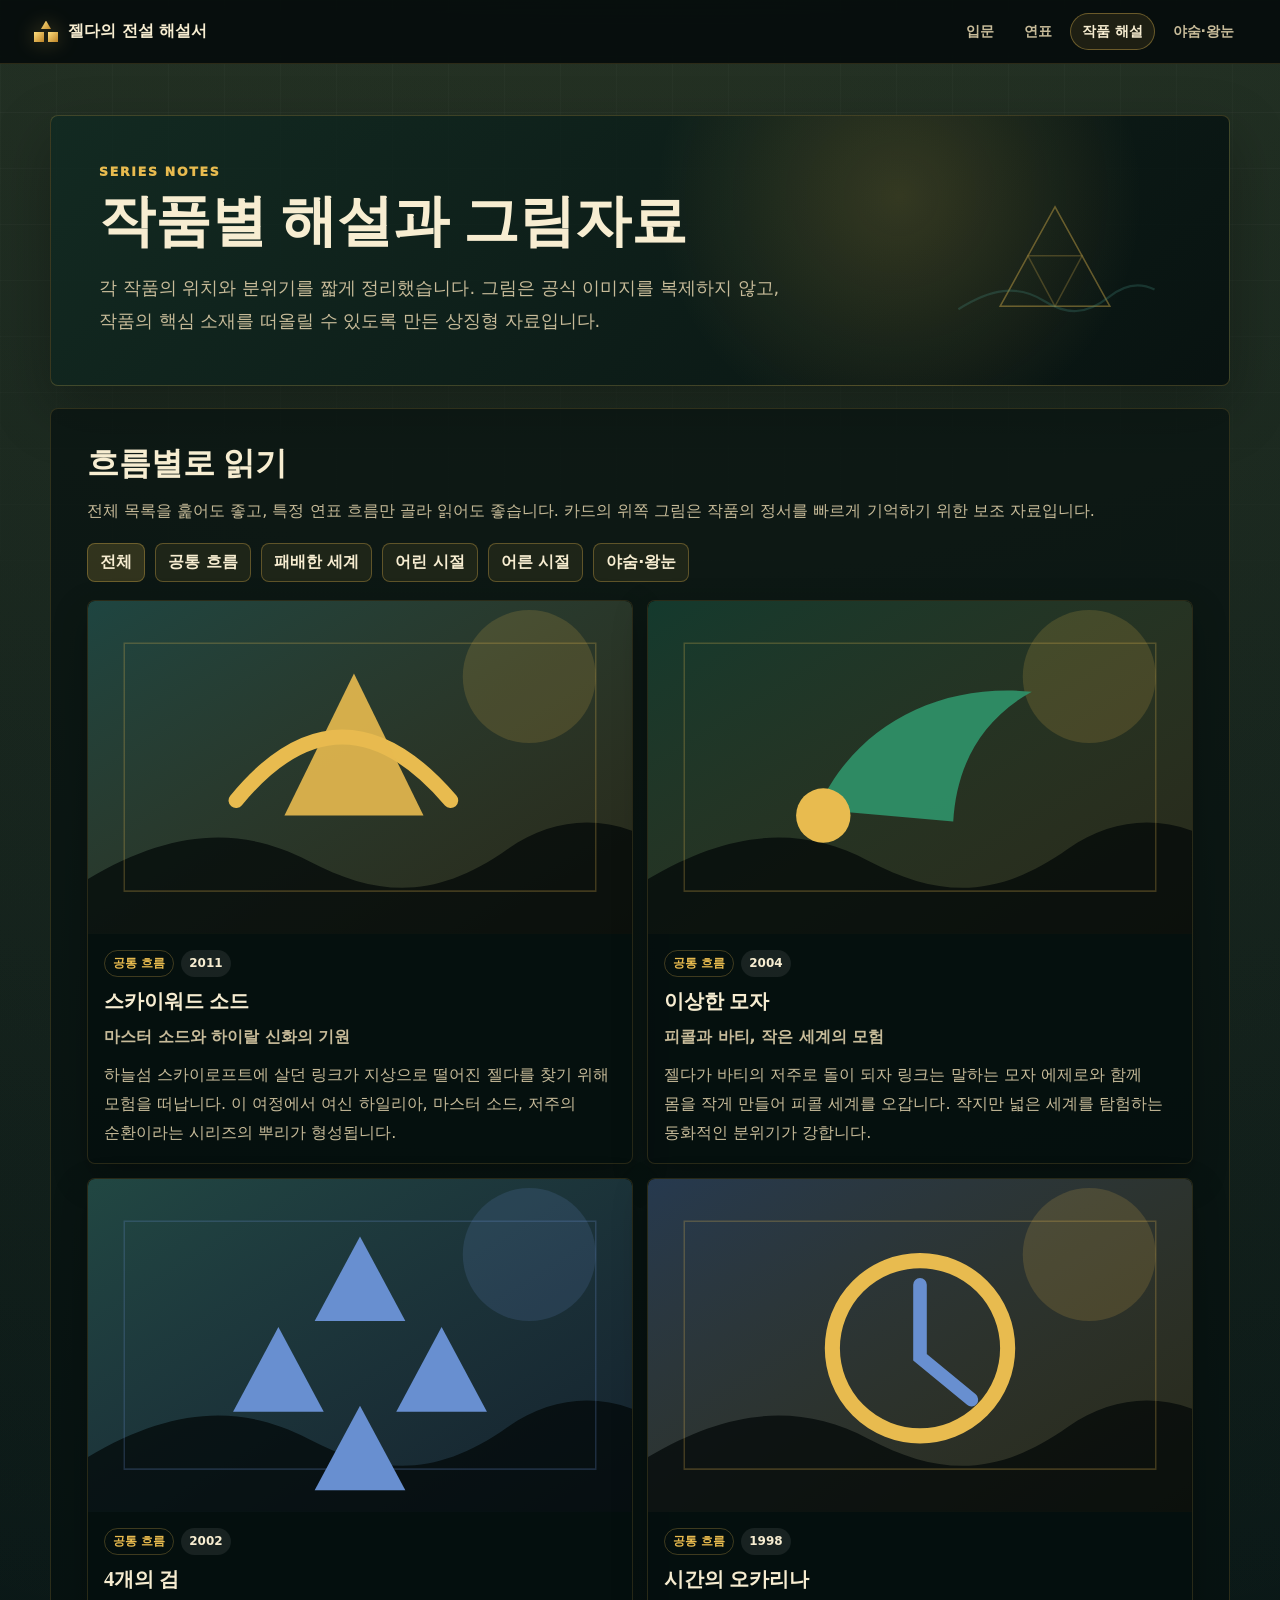
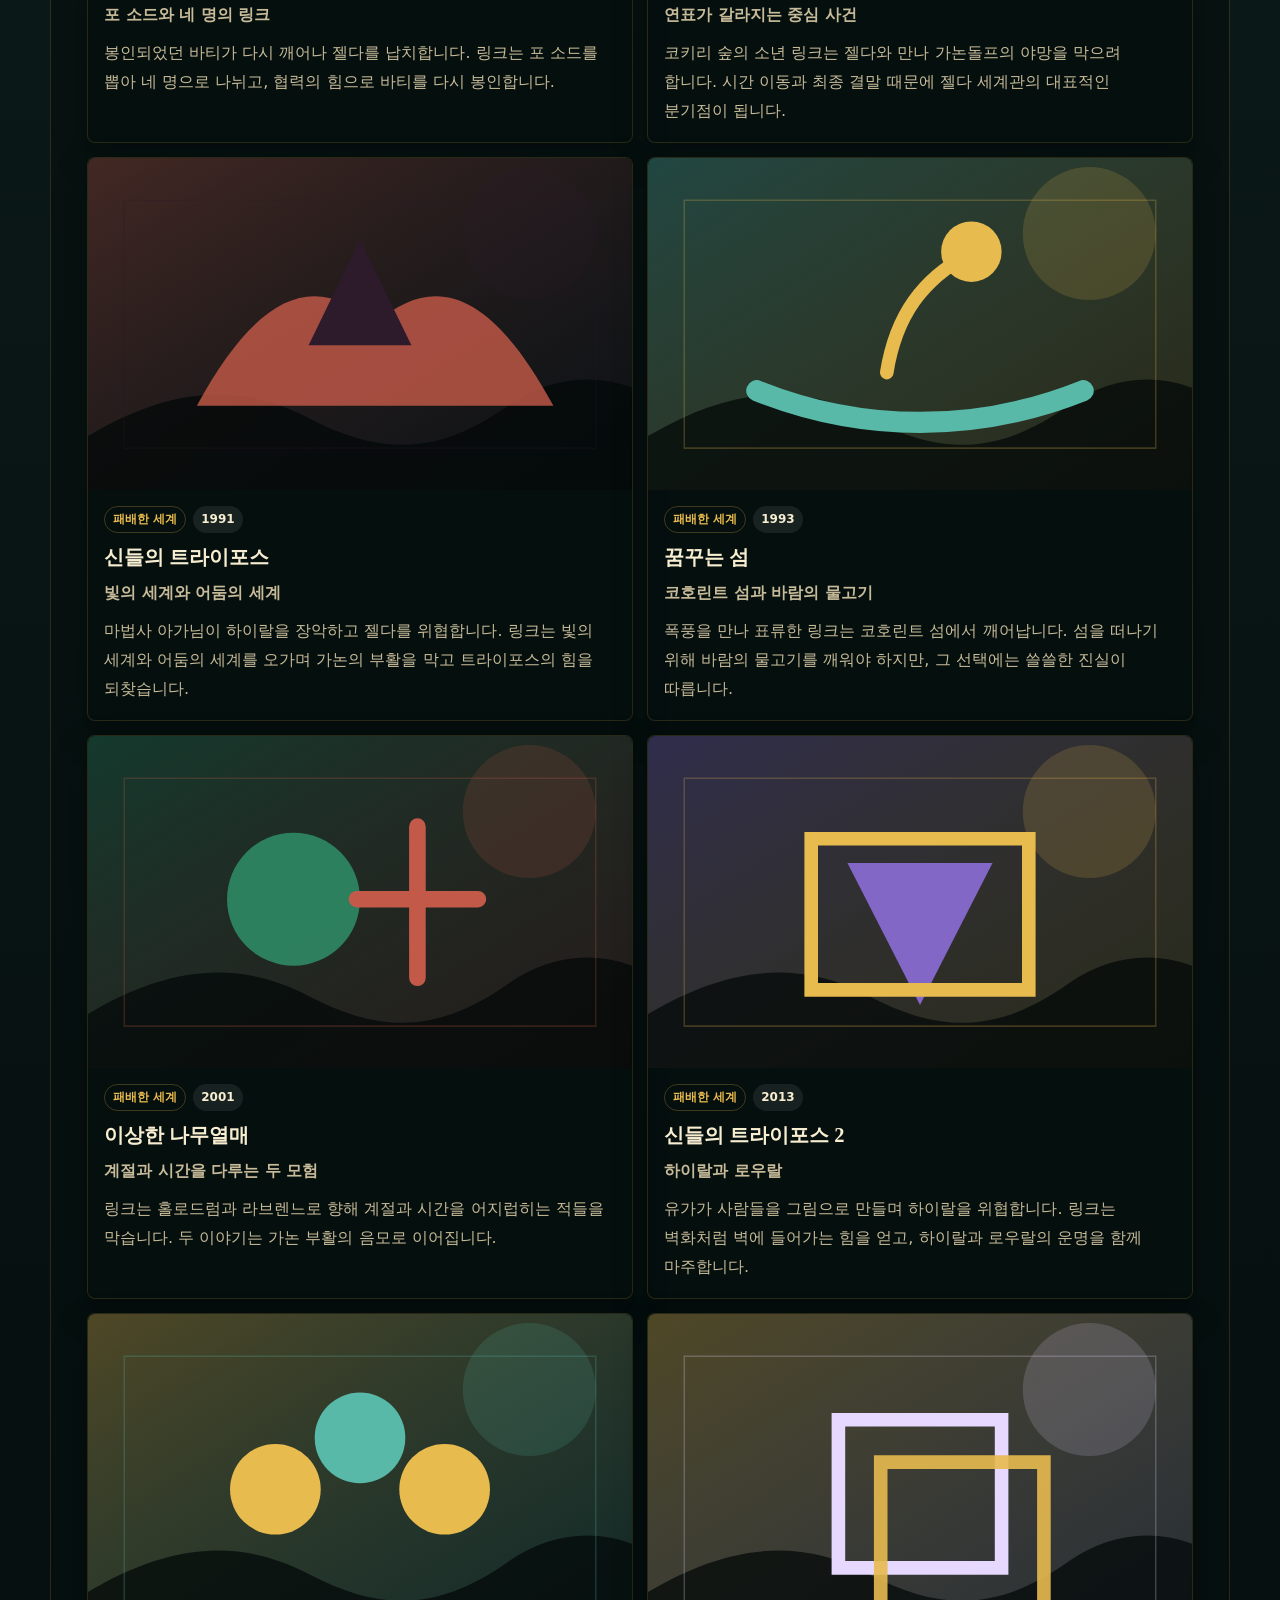
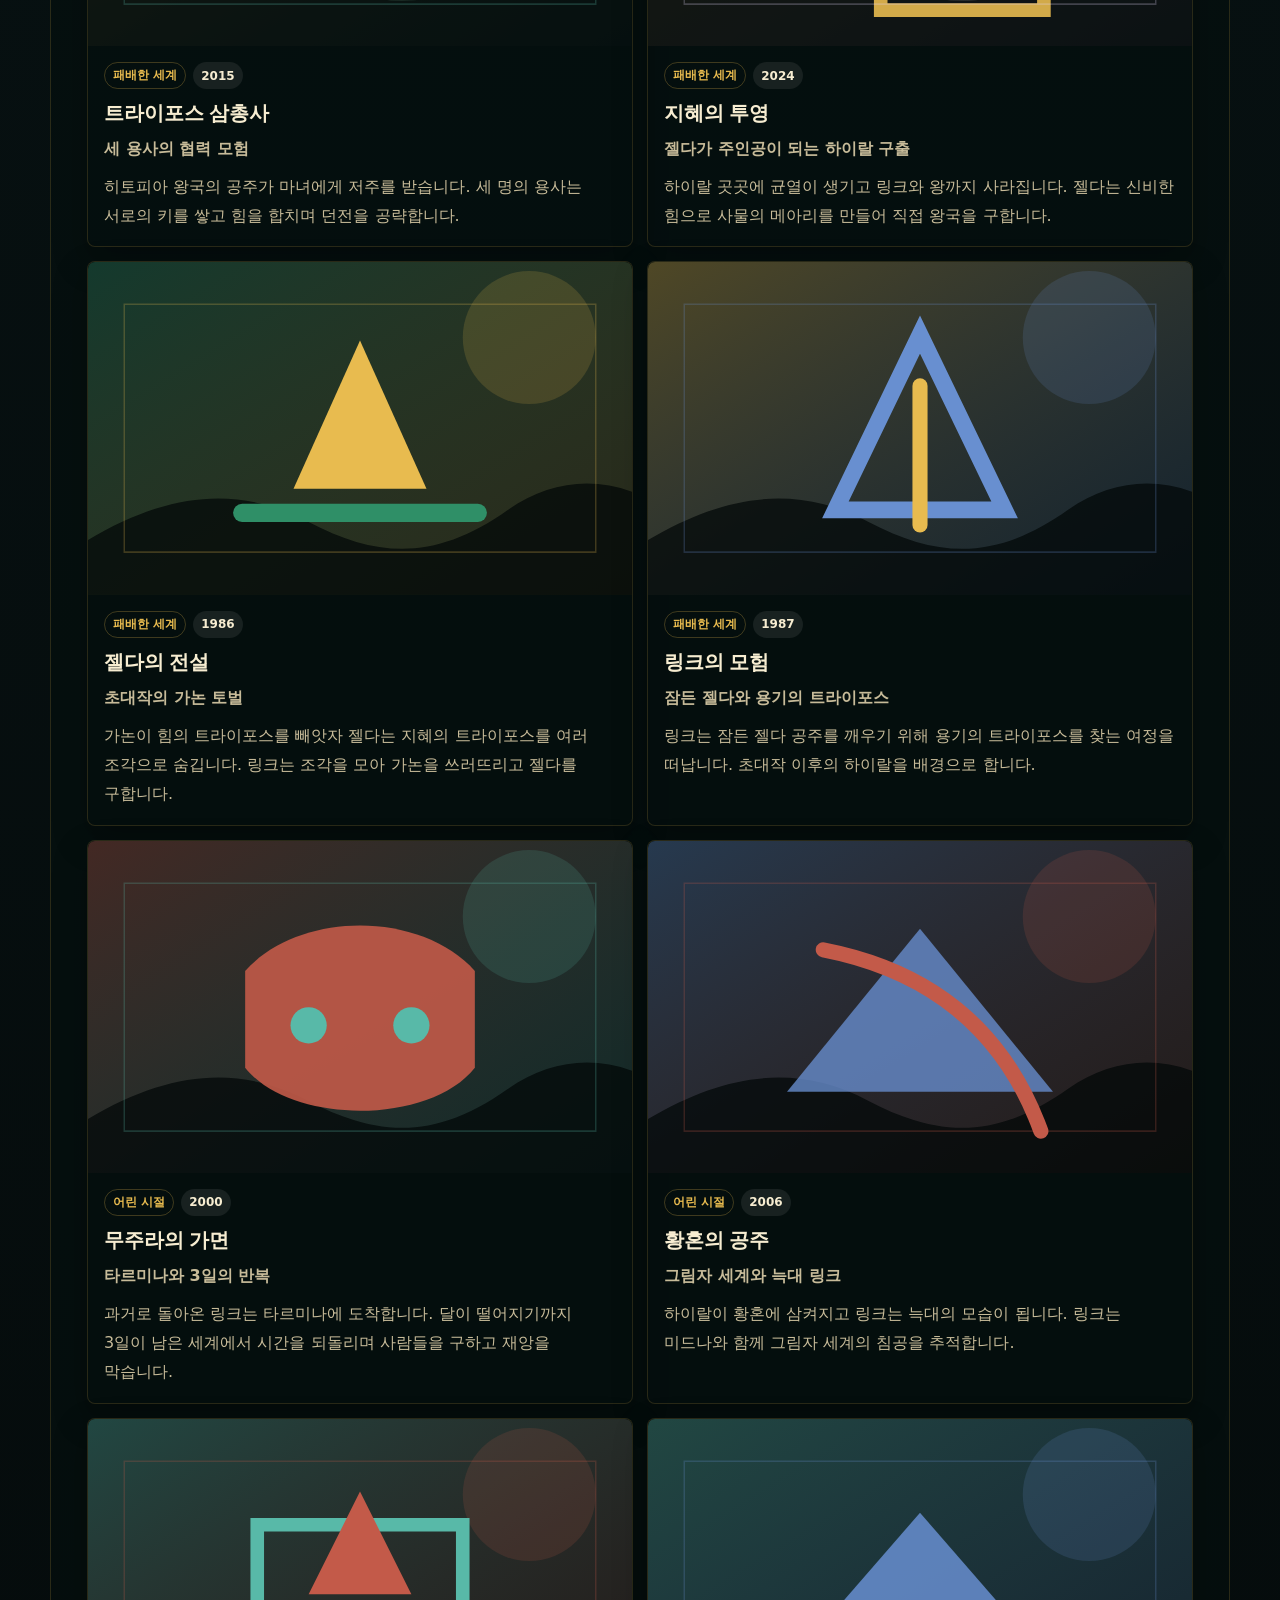
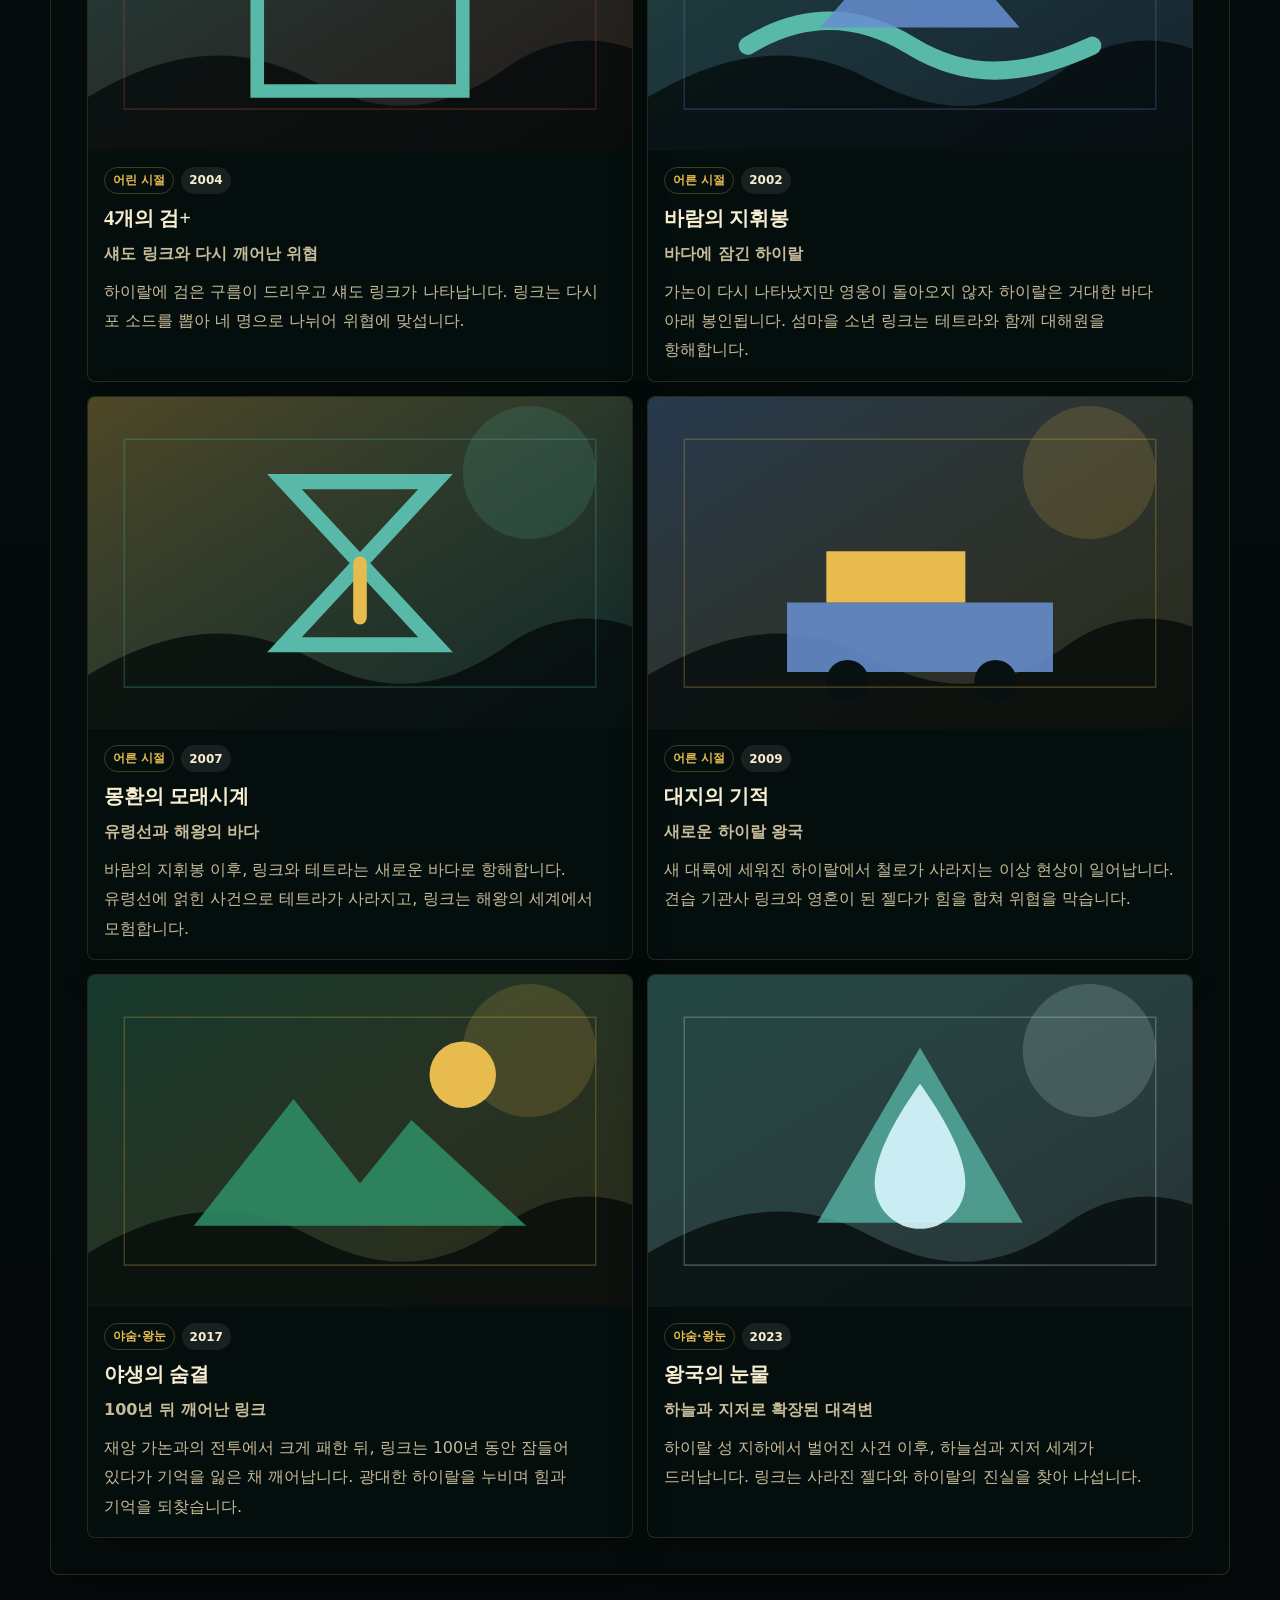
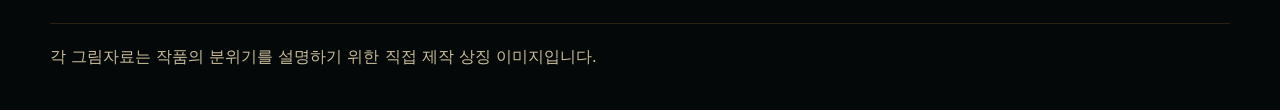
==== series.html @ d1d954ff "Add files via upload" ====
<!doctype html>
<html lang="ko">
<head>
  <meta charset="utf-8">
  <meta name="viewport" content="width=device-width, initial-scale=1">
  <title>젤다의 전설 작품별 해설</title>
  <link rel="stylesheet" href="styles.css">
  <script src="script.js" defer></script>
</head>
<body data-page="series">
  <header class="site-header">
    <a class="brand" href="index.html" aria-label="젤다의 전설 입문 해설">
      <span class="brand-mark" aria-hidden="true"></span>
      <span>젤다의 전설 해설서</span>
    </a>
    <nav class="site-nav" aria-label="주요 문서">
      <a href="index.html">입문</a>
      <a href="timeline.html">연표</a>
      <a href="series.html" aria-current="page">작품 해설</a>
      <a href="wild.html">야숨·왕눈</a>
    </nav>
  </header>

  <main class="wide-doc">
    <article class="doc">
      <header class="doc-hero reveal">
        <p class="eyebrow">Series Notes</p>
        <h1>작품별 해설과 그림자료</h1>
        <p class="lead">
          각 작품의 위치와 분위기를 짧게 정리했습니다. 그림은 공식 이미지를 복제하지 않고,
          작품의 핵심 소재를 떠올릴 수 있도록 만든 상징형 자료입니다.
        </p>
      </header>

      <section class="doc-section reveal">
        <h2>흐름별로 읽기</h2>
        <p>
          전체 목록을 훑어도 좋고, 특정 연표 흐름만 골라 읽어도 좋습니다.
          카드의 위쪽 그림은 작품의 정서를 빠르게 기억하기 위한 보조 자료입니다.
        </p>
        <div class="filter-bar" aria-label="작품 흐름 선택">
          <button type="button" data-filter="all" class="is-active">전체</button>
          <button type="button" data-filter="origin">공통 흐름</button>
          <button type="button" data-filter="fallen">패배한 세계</button>
          <button type="button" data-filter="child">어린 시절</button>
          <button type="button" data-filter="adult">어른 시절</button>
          <button type="button" data-filter="wild">야숨·왕눈</button>
        </div>
        <div class="series-grid" data-series-grid></div>
      </section>
    </article>
  </main>

  <footer class="site-footer">
    <p>각 그림자료는 작품의 분위기를 설명하기 위한 직접 제작 상징 이미지입니다.</p>
  </footer>
</body>
</html>
---- styles.css ----
:root {
  color-scheme: dark;
  --bg: #071112;
  --paper: #0d1917;
  --paper-strong: #12231f;
  --ink: #f7edd1;
  --muted: #c7bb99;
  --quiet: #95886d;
  --gold: #e8bb4f;
  --teal: #58b9a8;
  --blue: #688fd0;
  --red: #c35a49;
  --green: #2f8f67;
  --line: rgba(232, 187, 79, 0.2);
  --panel: rgba(9, 20, 18, 0.78);
  --shadow: rgba(0, 0, 0, 0.28);
  --radius: 8px;
  font-family: "Pretendard", "Noto Sans KR", "Apple SD Gothic Neo", system-ui, sans-serif;
}

* {
  box-sizing: border-box;
}

html {
  scroll-behavior: smooth;
}

body {
  margin: 0;
  min-height: 100vh;
  background:
    radial-gradient(circle at 50% -12%, rgba(232, 187, 79, 0.14), transparent 34%),
    linear-gradient(180deg, #10231f 0%, var(--bg) 42%, #040808 100%);
  color: var(--ink);
}

body::before {
  position: fixed;
  inset: 0;
  z-index: -2;
  content: "";
  background-image:
    linear-gradient(rgba(255, 255, 255, 0.032) 1px, transparent 1px),
    linear-gradient(90deg, rgba(255, 255, 255, 0.022) 1px, transparent 1px);
  background-size: 56px 56px;
  mask-image: linear-gradient(180deg, #000, transparent 82%);
  pointer-events: none;
}

a {
  color: #f3ce72;
  text-decoration: none;
}

a:hover {
  text-decoration: underline;
}

button {
  font: inherit;
}

.site-header {
  position: sticky;
  top: 0;
  z-index: 20;
  display: flex;
  align-items: center;
  justify-content: space-between;
  gap: 18px;
  min-height: 64px;
  padding: 10px clamp(14px, 3vw, 34px);
  border-bottom: 1px solid rgba(232, 187, 79, 0.16);
  background: rgba(5, 12, 12, 0.9);
  backdrop-filter: blur(14px);
}

.brand {
  display: inline-flex;
  align-items: center;
  gap: 10px;
  color: var(--ink);
  font-weight: 950;
  white-space: nowrap;
}

.brand:hover {
  text-decoration: none;
}

.brand-mark {
  position: relative;
  width: 24px;
  height: 22px;
  filter: drop-shadow(0 0 10px rgba(232, 187, 79, 0.36));
}

.brand-mark::before,
.brand-mark::after {
  position: absolute;
  content: "";
  background: linear-gradient(135deg, #ffdf7e, #bd8326);
  clip-path: polygon(50% 0, 100% 86%, 0 86%);
}

.brand-mark::before {
  top: 0;
  left: 7px;
  width: 10px;
  height: 10px;
}

.brand-mark::after {
  right: 0;
  bottom: 0;
  width: 24px;
  height: 12px;
  background:
    linear-gradient(135deg, #ffdf7e, #bd8326) left / 10px 10px no-repeat,
    linear-gradient(135deg, #ffdf7e, #bd8326) right / 10px 10px no-repeat;
  clip-path: none;
}

.site-nav {
  display: flex;
  gap: 6px;
  overflow-x: auto;
  scrollbar-width: none;
}

.site-nav::-webkit-scrollbar {
  display: none;
}

.site-nav a {
  display: inline-flex;
  align-items: center;
  justify-content: center;
  min-height: 36px;
  padding: 8px 11px;
  border: 1px solid transparent;
  border-radius: 999px;
  color: var(--muted);
  font-size: 0.9rem;
  font-weight: 850;
  white-space: nowrap;
}

.site-nav a:hover,
.site-nav a[aria-current="page"] {
  border-color: rgba(232, 187, 79, 0.38);
  color: var(--ink);
  background: rgba(232, 187, 79, 0.1);
  text-decoration: none;
}

.doc-shell {
  display: grid;
  grid-template-columns: 240px minmax(0, 860px);
  gap: clamp(24px, 4vw, 48px);
  align-items: start;
  width: min(1180px, calc(100% - 32px));
  margin: 0 auto;
  padding: clamp(26px, 4vw, 54px) 0 48px;
}

.wide-doc {
  width: min(1180px, calc(100% - 32px));
  margin: 0 auto;
  padding: clamp(26px, 4vw, 54px) 0 48px;
}

.toc {
  position: sticky;
  top: 86px;
  display: grid;
  gap: 8px;
  padding: 16px;
  border: 1px solid var(--line);
  border-radius: var(--radius);
  background: rgba(7, 17, 16, 0.74);
  box-shadow: 0 14px 34px var(--shadow);
}

.toc strong {
  display: block;
  margin-bottom: 4px;
  color: #ffe09a;
  font-family: Georgia, "Times New Roman", serif;
  font-size: 1.08rem;
}

.toc a {
  display: block;
  padding: 8px 9px;
  border-radius: 6px;
  color: var(--muted);
  font-size: 0.92rem;
  line-height: 1.35;
}

.toc a:hover {
  color: var(--ink);
  background: rgba(232, 187, 79, 0.08);
  text-decoration: none;
}

.doc {
  min-width: 0;
}

.doc-hero {
  position: relative;
  overflow: hidden;
  padding: clamp(28px, 5vw, 48px);
  border: 1px solid rgba(232, 187, 79, 0.22);
  border-radius: var(--radius);
  background:
    radial-gradient(circle at 72% 30%, rgba(232, 187, 79, 0.18), transparent 28%),
    linear-gradient(135deg, rgba(18, 42, 34, 0.92), rgba(7, 17, 16, 0.92));
  box-shadow: 0 22px 58px var(--shadow);
}

.doc-hero::after {
  position: absolute;
  right: clamp(20px, 5vw, 64px);
  bottom: clamp(18px, 4vw, 44px);
  width: min(220px, 34vw);
  aspect-ratio: 1.35;
  content: "";
  background: url("data:image/svg+xml,%3Csvg width='300' height='220' viewBox='0 0 300 220' xmlns='http://www.w3.org/2000/svg'%3E%3Cg fill='none' stroke='%23e8bb4f' stroke-opacity='.34' stroke-width='2'%3E%3Cpath d='M150 38 75 174h150L150 38Z'/%3E%3Cpath d='M150 38 113 105h74L150 38Z'/%3E%3Cpath d='M113 105 75 174h75l-37-69Z'/%3E%3Cpath d='M187 105 150 174h75l-38-69Z'/%3E%3C/g%3E%3Cpath d='M18 178c44-28 80-34 116-12 32 20 58 20 90-5 21-17 42-20 62-10' fill='none' stroke='%2358b9a8' stroke-opacity='.28' stroke-width='3'/%3E%3C/svg%3E") center / contain no-repeat;
  opacity: 0.7;
  pointer-events: none;
}

.eyebrow {
  margin: 0 0 12px;
  color: var(--gold);
  font-size: 0.78rem;
  font-weight: 950;
  letter-spacing: 0.14em;
  text-transform: uppercase;
}

h1,
h2,
h3 {
  letter-spacing: 0;
  word-break: keep-all;
}

h1 {
  position: relative;
  max-width: 740px;
  margin: 0;
  font-family: Georgia, "Times New Roman", serif;
  font-size: clamp(2.2rem, 4.4vw, 4rem);
  line-height: 1.08;
  text-wrap: balance;
}

.lead {
  position: relative;
  max-width: 710px;
  margin: 20px 0 0;
  color: var(--muted);
  font-size: clamp(1rem, 1.4vw, 1.14rem);
  line-height: 1.82;
  word-break: keep-all;
}

.doc-section {
  scroll-margin-top: 86px;
  margin-top: 22px;
  padding: clamp(24px, 4vw, 36px);
  border: 1px solid rgba(232, 187, 79, 0.16);
  border-radius: var(--radius);
  background: rgba(7, 17, 16, 0.68);
}

.doc-section h2 {
  margin: 0 0 14px;
  font-family: Georgia, "Times New Roman", serif;
  font-size: clamp(1.55rem, 2.5vw, 2.28rem);
  line-height: 1.16;
}

.doc-section > p,
.feature-card p,
.compare-list p,
.concept p,
.branch-note p,
.series-info p,
.note-box p,
.doc-link {
  color: var(--muted);
  line-height: 1.82;
  word-break: keep-all;
}

.doc-section > p {
  margin: 0 0 14px;
}

.doc-section > p:last-child {
  margin-bottom: 0;
}

.concept-list {
  display: grid;
  gap: 12px;
}

.concept {
  display: grid;
  grid-template-columns: 150px minmax(0, 1fr);
  gap: 16px;
  align-items: center;
  padding: 14px;
  border: 1px solid rgba(232, 187, 79, 0.13);
  border-radius: var(--radius);
  background: rgba(255, 255, 255, 0.035);
}

.concept h3,
.branch-note h3,
.series-info h3,
.feature-card h3 {
  margin: 0;
  color: var(--ink);
  font-family: Georgia, "Times New Roman", serif;
  font-size: 1.34rem;
  line-height: 1.18;
}

.concept p {
  margin: 8px 0 0;
}

.mini-art {
  width: 100%;
  aspect-ratio: 16 / 10;
  border: 1px solid rgba(232, 187, 79, 0.18);
  border-radius: var(--radius);
  background:
    radial-gradient(circle at 50% 30%, rgba(232, 187, 79, 0.28), transparent 24%),
    linear-gradient(135deg, rgba(88, 185, 168, 0.2), rgba(8, 18, 18, 0.82));
  position: relative;
  overflow: hidden;
}

.mini-art::before {
  position: absolute;
  inset: 20% 28%;
  content: "";
  background: linear-gradient(135deg, #ffdf7e, #b67820);
  clip-path: polygon(50% 0, 100% 86%, 0 86%);
}

.mini-art.sword::before {
  inset: 18% 47% 14%;
  clip-path: polygon(42% 0, 58% 0, 58% 64%, 75% 64%, 75% 73%, 57% 73%, 57% 100%, 43% 100%, 43% 73%, 25% 73%, 25% 64%, 42% 64%);
}

.mini-art.kingdom::before {
  inset: 33% 18% 18%;
  clip-path: polygon(0 100%, 0 62%, 12% 62%, 12% 30%, 25% 30%, 25% 62%, 43% 62%, 43% 0, 57% 0, 57% 62%, 75% 62%, 75% 30%, 88% 30%, 88% 62%, 100% 62%, 100% 100%);
}

.note-box {
  margin-top: 18px;
  padding: 16px;
  border-left: 3px solid var(--gold);
  border-radius: var(--radius);
  background: rgba(232, 187, 79, 0.08);
}

.note-box strong {
  display: block;
  color: #ffe09a;
  margin-bottom: 6px;
}

.note-box p {
  margin: 0;
}

.doc-link-grid {
  display: grid;
  grid-template-columns: repeat(3, minmax(0, 1fr));
  gap: 12px;
}

.doc-link {
  display: block;
  min-height: 138px;
  padding: 16px;
  border: 1px solid rgba(232, 187, 79, 0.18);
  border-radius: var(--radius);
  background: rgba(255, 255, 255, 0.035);
}

.doc-link span {
  display: block;
  margin-bottom: 8px;
  color: var(--ink);
  font-family: Georgia, "Times New Roman", serif;
  font-size: 1.26rem;
}

.doc-link:hover {
  border-color: rgba(232, 187, 79, 0.42);
  background: rgba(232, 187, 79, 0.08);
  text-decoration: none;
}

.era-strip {
  display: grid;
  grid-template-columns: repeat(4, minmax(0, 1fr));
  gap: 10px;
  margin-top: 18px;
}

.era-strip span {
  display: grid;
  place-items: center;
  min-height: 82px;
  padding: 12px;
  border: 1px solid rgba(232, 187, 79, 0.18);
  border-radius: var(--radius);
  background: rgba(255, 255, 255, 0.035);
  color: var(--ink);
  font-weight: 900;
  text-align: center;
  line-height: 1.45;
  word-break: keep-all;
}

.era-strip .key-era {
  border-color: rgba(232, 187, 79, 0.5);
  background: rgba(232, 187, 79, 0.13);
}

.branch-list {
  display: grid;
  gap: 14px;
}

.branch-note {
  position: relative;
  overflow: hidden;
  padding: 18px;
  border: 1px solid rgba(232, 187, 79, 0.16);
  border-radius: var(--radius);
  background: rgba(255, 255, 255, 0.035);
}

.branch-note::before {
  position: absolute;
  inset: 0;
  content: "";
  background: linear-gradient(90deg, var(--tone), transparent 42%);
  opacity: 0.13;
  pointer-events: none;
}

.branch-note > * {
  position: relative;
}

.fallen { --tone: var(--red); }
.child { --tone: var(--teal); }
.adult { --tone: var(--blue); }
.wild { --tone: var(--gold); }
.origin { --tone: var(--green); }

.branch-note p {
  margin: 10px 0 0;
}

.branch-note ol {
  columns: 2;
  gap: 24px;
  margin: 14px 0 0;
  padding-left: 22px;
  color: var(--ink);
  line-height: 1.68;
}

.complete-timeline {
  display: grid;
  gap: 12px;
  margin-top: 18px;
}

.timeline-stage {
  position: relative;
  overflow: hidden;
  padding: 18px;
  border: 1px solid rgba(232, 187, 79, 0.16);
  border-radius: var(--radius);
  background: rgba(255, 255, 255, 0.035);
}

.timeline-stage::before {
  position: absolute;
  inset: 0;
  content: "";
  background: linear-gradient(90deg, var(--tone), transparent 48%);
  opacity: 0.12;
  pointer-events: none;
}

.timeline-stage > * {
  position: relative;
}

.timeline-stage h3 {
  margin: 0 0 12px;
  color: var(--ink);
  font-family: Georgia, "Times New Roman", serif;
  font-size: 1.26rem;
}

.timeline-stage ol {
  display: flex;
  flex-wrap: wrap;
  gap: 8px;
  margin: 0;
  padding: 0;
  list-style: none;
}

.timeline-stage li {
  padding: 7px 9px;
  border: 1px solid rgba(232, 187, 79, 0.16);
  border-radius: 999px;
  color: var(--muted);
  background: rgba(0, 0, 0, 0.12);
  font-size: 0.92rem;
  line-height: 1.35;
}

.timeline-split {
  display: grid;
  place-items: center;
  min-height: 46px;
  border: 1px solid rgba(232, 187, 79, 0.28);
  border-radius: var(--radius);
  color: #ffe09a;
  background: rgba(232, 187, 79, 0.08);
  font-weight: 950;
  text-align: center;
}

.timeline-branches {
  display: grid;
  grid-template-columns: repeat(3, minmax(0, 1fr));
  gap: 12px;
}

.filter-bar {
  display: flex;
  flex-wrap: wrap;
  gap: 10px;
  margin: 18px 0;
}

.filter-bar button {
  min-height: 38px;
  padding: 8px 12px;
  border: 1px solid rgba(232, 187, 79, 0.32);
  border-radius: var(--radius);
  color: var(--ink);
  background: rgba(232, 187, 79, 0.08);
  font-weight: 850;
  cursor: pointer;
}

.filter-bar button:hover,
.filter-bar button.is-active {
  background: rgba(232, 187, 79, 0.17);
}

.series-grid {
  display: grid;
  grid-template-columns: repeat(2, minmax(0, 1fr));
  gap: 14px;
}

.series-card {
  overflow: hidden;
  border: 1px solid rgba(232, 187, 79, 0.16);
  border-radius: var(--radius);
  background: rgba(6, 15, 15, 0.82);
  box-shadow: 0 14px 34px var(--shadow);
  transition: transform 180ms ease, border-color 180ms ease;
}

.series-card:hover {
  transform: translateY(-2px);
  border-color: rgba(232, 187, 79, 0.4);
}

.series-card.is-hidden {
  display: none;
}

.media-frame {
  position: relative;
  margin: 0;
  overflow: hidden;
  background: rgba(3, 8, 8, 0.66);
}

.media-frame .series-visual {
  display: none;
}

.media-frame.use-fallback .series-visual {
  display: block;
}

.series-photo {
  display: block;
  width: 100%;
  aspect-ratio: 360 / 220;
  object-fit: cover;
}

.media-frame.use-fallback .series-photo {
  display: none;
}

.media-frame .series-visual {
  width: 100%;
  height: auto;
}

.series-info {
  padding: 16px;
}

.series-info h3 {
  font-size: 1.28rem;
}

.series-info p {
  margin: 9px 0 0;
}

.series-meta {
  display: flex;
  flex-wrap: wrap;
  gap: 7px;
  margin-bottom: 12px;
}

.series-branch,
.series-year {
  display: inline-flex;
  min-height: 26px;
  align-items: center;
  padding: 4px 8px;
  border-radius: 999px;
  font-size: 0.75rem;
  font-weight: 900;
}

.series-branch {
  border: 1px solid rgba(232, 187, 79, 0.26);
  color: var(--gold);
}

.series-year {
  color: var(--ink);
  background: rgba(255, 255, 255, 0.08);
}

.feature-card {
  overflow: hidden;
  border: 1px solid rgba(232, 187, 79, 0.16);
  border-radius: var(--radius);
  background: rgba(6, 15, 15, 0.8);
}

.inline-feature {
  display: grid;
  grid-template-columns: minmax(220px, 0.75fr) minmax(0, 1fr);
  gap: 18px;
  align-items: center;
  padding: 14px;
}

.inline-feature p {
  margin: 0 0 12px;
}

.inline-feature p:last-child {
  margin-bottom: 0;
}

.compare-list {
  display: grid;
  grid-template-columns: repeat(2, minmax(0, 1fr));
  gap: 12px;
}

.compare-list article {
  padding: 16px;
  border: 1px solid rgba(232, 187, 79, 0.16);
  border-radius: var(--radius);
  background: rgba(255, 255, 255, 0.035);
}

.compare-list strong {
  display: block;
  color: #ffe09a;
  font-family: Georgia, "Times New Roman", serif;
  font-size: 1.28rem;
}

.compare-list p {
  margin: 8px 0 0;
}

.site-footer {
  display: flex;
  gap: 12px;
  align-items: center;
  justify-content: space-between;
  width: min(1180px, calc(100% - 32px));
  margin: 0 auto 40px;
  padding: 20px 0 0;
  border-top: 1px solid rgba(232, 187, 79, 0.16);
  color: var(--muted);
  line-height: 1.62;
}

.site-footer p {
  margin: 0;
  word-break: keep-all;
}

.reveal {
  opacity: 0;
  transform: translateY(14px);
}

.reveal.is-visible,
.series-card.is-visible {
  opacity: 1;
  transform: translateY(0);
  transition: opacity 520ms ease, transform 520ms ease;
}

@media (max-width: 980px) {
  .site-header {
    align-items: flex-start;
    flex-direction: column;
  }

  .site-nav {
    width: 100%;
  }

  .doc-shell {
    grid-template-columns: 1fr;
  }

  .doc {
    order: 1;
  }

  .toc {
    position: static;
    order: 2;
  }

  .doc-link-grid,
  .series-grid {
    grid-template-columns: 1fr;
  }

  .era-strip {
    grid-template-columns: repeat(2, minmax(0, 1fr));
  }

  .timeline-branches {
    grid-template-columns: 1fr;
  }
}

@media (max-width: 680px) {
  .doc-shell,
  .wide-doc,
  .site-footer {
    width: min(100% - 24px, 1180px);
  }

  .doc-hero,
  .doc-section {
    padding: 20px;
  }

  .doc-hero::after {
    opacity: 0.32;
  }

  .concept,
  .inline-feature,
  .compare-list {
    grid-template-columns: 1fr;
  }

  .era-strip {
    grid-template-columns: 1fr;
  }

  .branch-note ol {
    columns: 1;
  }

  .site-footer {
    align-items: flex-start;
    flex-direction: column;
  }
}

@media (prefers-reduced-motion: reduce) {
  *,
  *::before,
  *::after {
    animation-duration: 0.001ms !important;
    animation-iteration-count: 1 !important;
    scroll-behavior: auto !important;
    transition-duration: 0.001ms !important;
  }

  .reveal {
    opacity: 1;
    transform: none;
  }
}
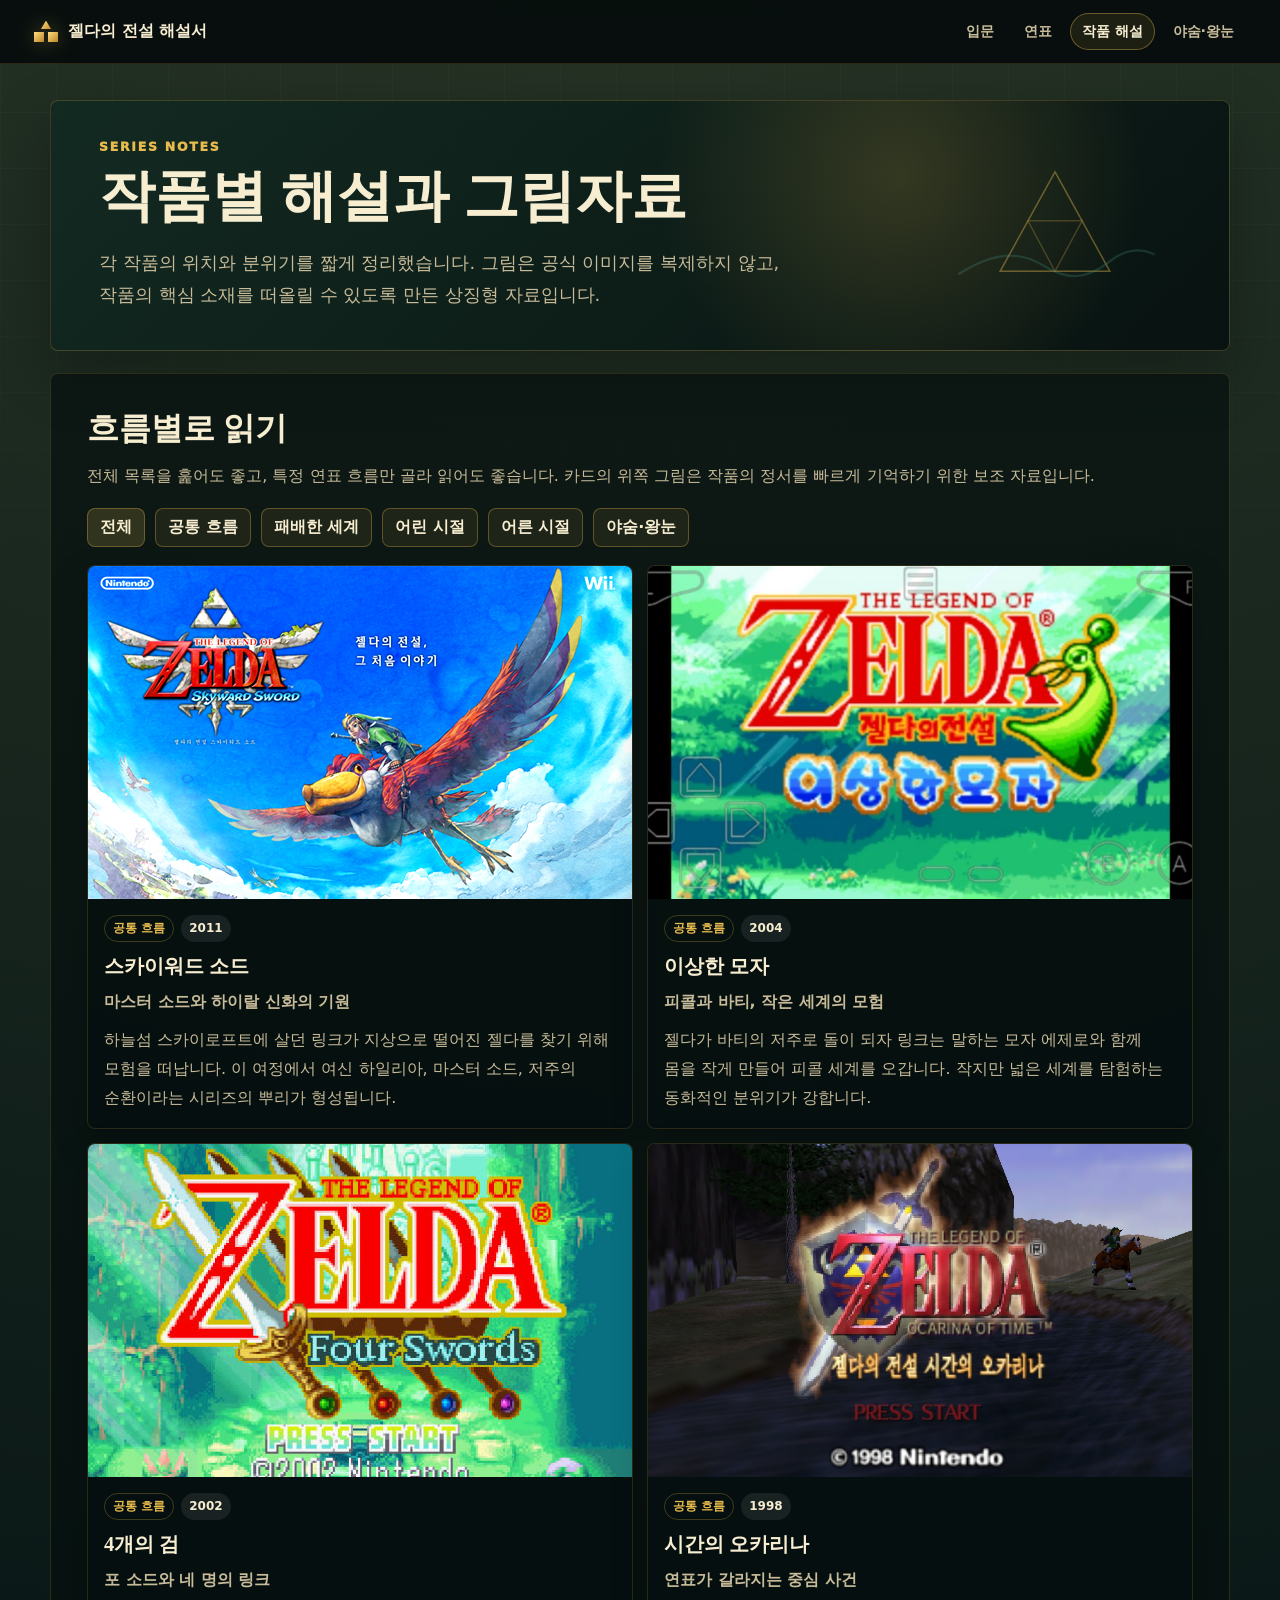
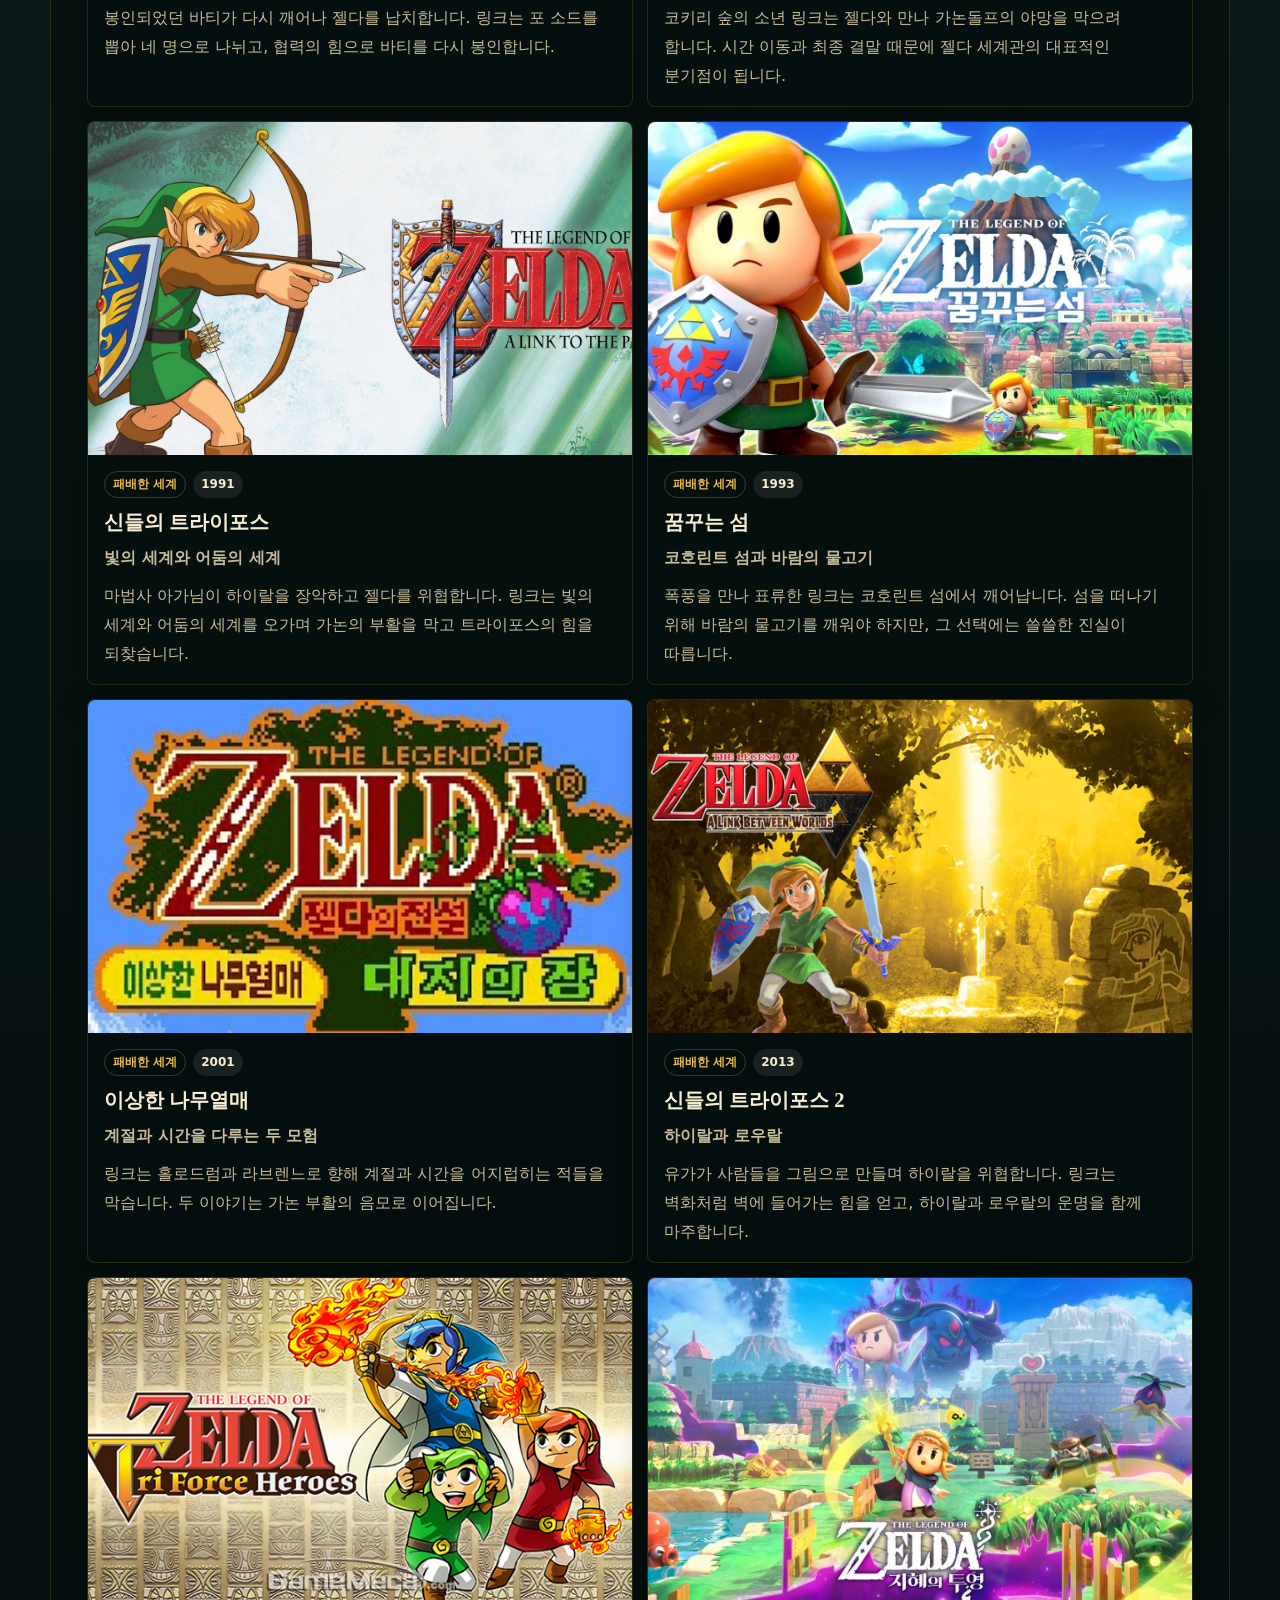
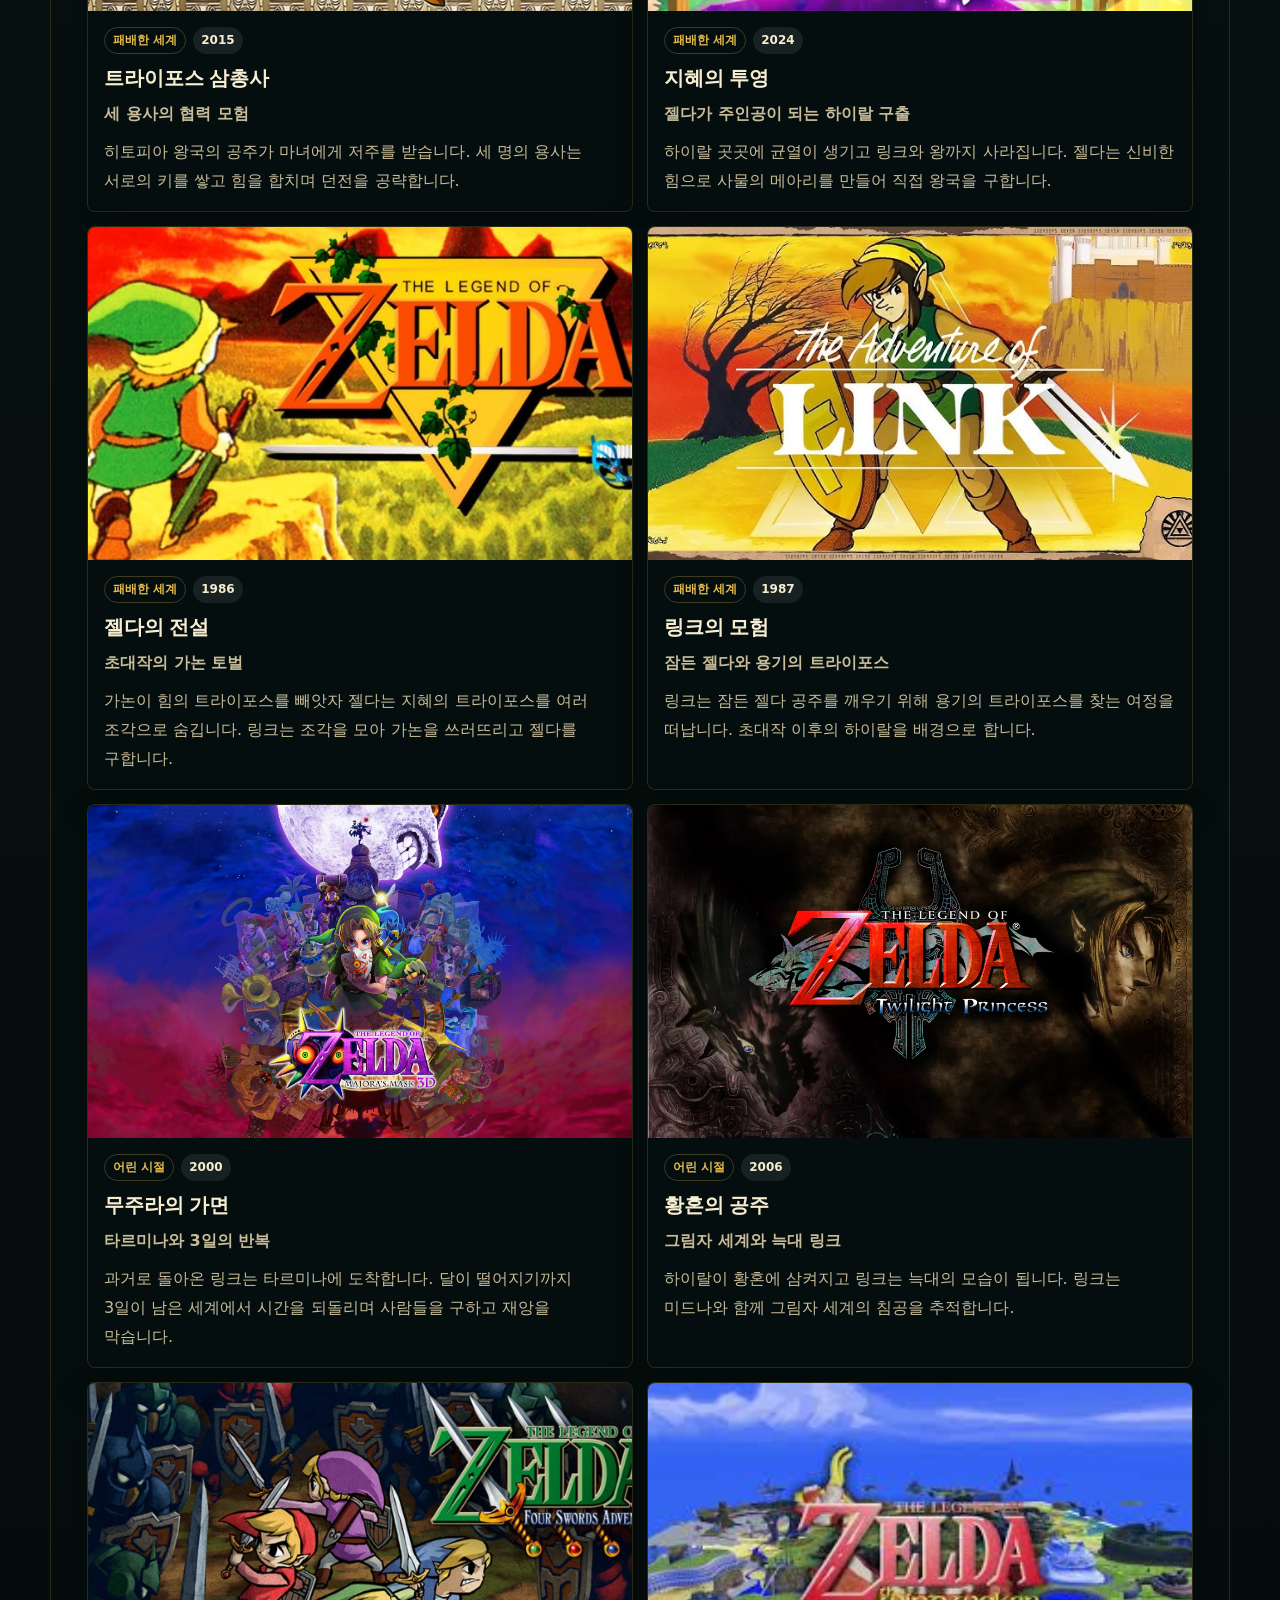
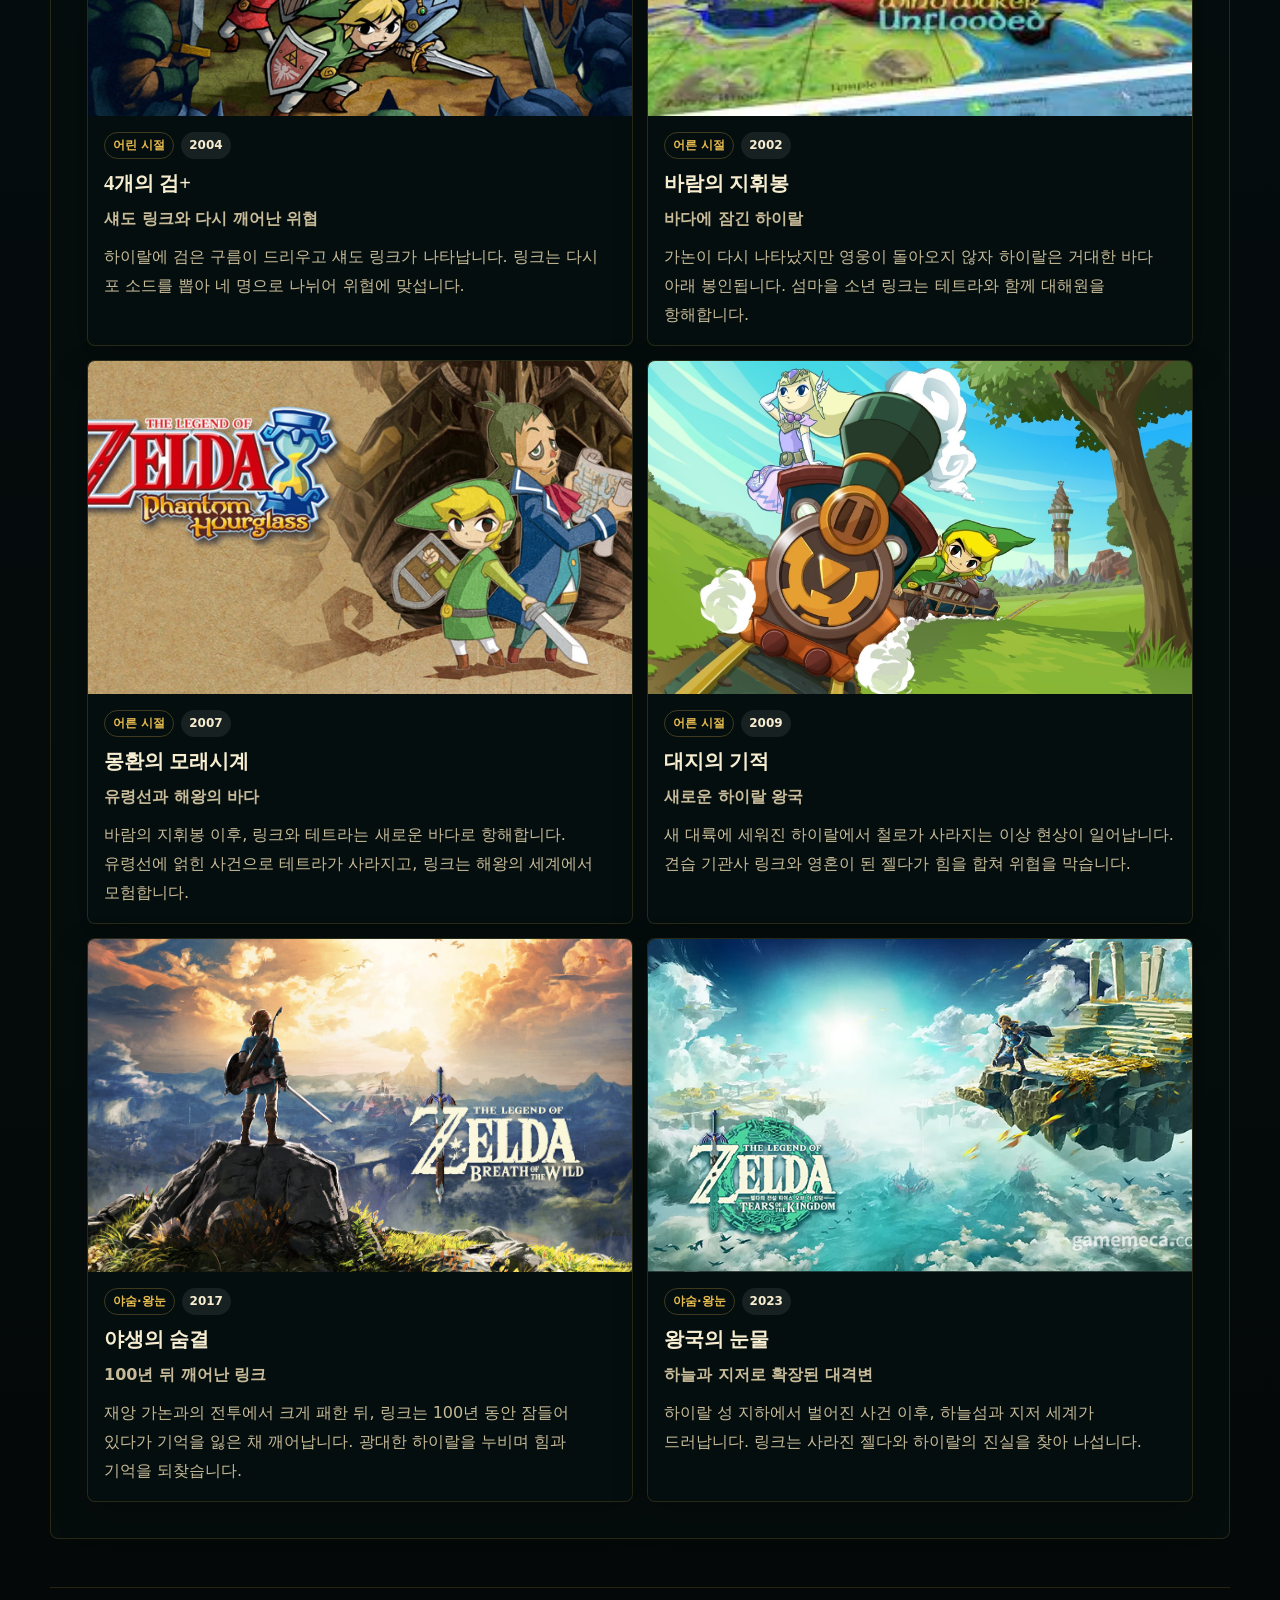
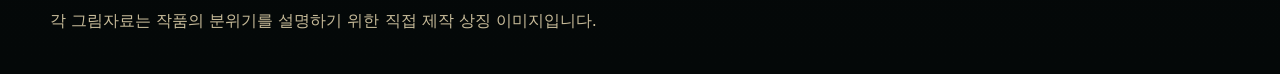
==== commit 961f7a0a: "Add files via upload" ====
--- a/series.html
+++ b/series.html
@@ -32,13 +32,13 @@
         </p>
       </header>
 
-      <section class="doc-section reveal">
+      <section class="doc-section series-section">
         <h2>흐름별로 읽기</h2>
         <p>
           전체 목록을 훑어도 좋고, 특정 연표 흐름만 골라 읽어도 좋습니다.
           카드의 위쪽 그림은 작품의 정서를 빠르게 기억하기 위한 보조 자료입니다.
         </p>
-        <div class="filter-bar" aria-label="작품 흐름 선택">
+        <div class="filter-bar reveal" aria-label="작품 흐름 선택">
           <button type="button" data-filter="all" class="is-active">전체</button>
           <button type="button" data-filter="origin">공통 흐름</button>
           <button type="button" data-filter="fallen">패배한 세계</button>
--- a/styles.css
+++ b/styles.css
@@ -307,6 +307,28 @@
   margin-bottom: 0;
 }
 
+body[data-page="series"] .wide-doc {
+  padding-top: clamp(18px, 3vw, 36px);
+}
+
+body[data-page="series"] .doc-hero {
+  padding-block: clamp(24px, 3.4vw, 38px);
+}
+
+.series-section {
+  opacity: 1;
+  transform: none;
+}
+
+.series-section h2,
+.series-section > p {
+  animation: gentle-rise 520ms ease both;
+}
+
+.series-section > p {
+  animation-delay: 70ms;
+}
+
 .concept-list {
   display: grid;
   gap: 12px;
@@ -489,41 +511,178 @@
 }
 
 .complete-timeline {
-  display: grid;
-  gap: 12px;
   margin-top: 18px;
 }
 
-.timeline-stage {
+.flow-map {
+  display: grid;
+  gap: 18px;
+  padding: clamp(16px, 3vw, 24px);
+  border: 1px solid rgba(232, 187, 79, 0.2);
+  border-radius: var(--radius);
+  background:
+    radial-gradient(circle at 50% 6%, rgba(232, 187, 79, 0.12), transparent 26%),
+    rgba(3, 10, 10, 0.28);
+}
+
+.flow-caption {
+  margin: 0;
+  color: var(--muted);
+  line-height: 1.72;
+  word-break: keep-all;
+}
+
+.flow-path {
+  display: grid;
+  grid-template-columns: minmax(0, 1fr) 34px minmax(0, 1fr) 34px minmax(0, 1fr) 34px minmax(0, 1fr);
+  gap: 10px;
+  align-items: stretch;
+}
+
+.flow-node,
+.flow-branch {
   position: relative;
   overflow: hidden;
-  padding: 18px;
-  border: 1px solid rgba(232, 187, 79, 0.16);
+  border: 1px solid rgba(232, 187, 79, 0.18);
   border-radius: var(--radius);
   background: rgba(255, 255, 255, 0.035);
 }
 
-.timeline-stage::before {
+.flow-node {
+  min-height: 142px;
+  padding: 15px;
+}
+
+.flow-node::before,
+.flow-branch::before {
   position: absolute;
   inset: 0;
   content: "";
-  background: linear-gradient(90deg, var(--tone), transparent 48%);
-  opacity: 0.12;
+  background: linear-gradient(135deg, var(--tone), transparent 46%);
+  opacity: 0.14;
   pointer-events: none;
 }
 
-.timeline-stage > * {
-  position: relative;
-}
-
-.timeline-stage h3 {
-  margin: 0 0 12px;
+.flow-node > *,
+.flow-branch > * {
+  position: relative;
+}
+
+.flow-node span {
+  display: inline-flex;
+  min-height: 24px;
+  align-items: center;
+  padding: 4px 7px;
+  border: 1px solid rgba(232, 187, 79, 0.22);
+  border-radius: 999px;
+  color: var(--gold);
+  font-size: 0.72rem;
+  font-weight: 950;
+}
+
+.flow-node strong,
+.flow-branch h3 {
+  display: block;
+  margin-top: 14px;
   color: var(--ink);
   font-family: Georgia, "Times New Roman", serif;
-  font-size: 1.26rem;
-}
-
-.timeline-stage ol {
+  font-size: 1.18rem;
+  line-height: 1.18;
+  word-break: keep-all;
+}
+
+.flow-node small {
+  display: block;
+  margin-top: 9px;
+  color: var(--muted);
+  line-height: 1.48;
+  word-break: keep-all;
+}
+
+.flow-node.common { --tone: var(--green); }
+.flow-node.key { --tone: var(--gold); }
+
+.flow-arrow {
+  position: relative;
+  display: grid;
+  min-width: 28px;
+  place-items: center;
+}
+
+.flow-arrow::before {
+  width: 100%;
+  height: 2px;
+  content: "";
+  background: linear-gradient(90deg, rgba(232, 187, 79, 0.22), rgba(232, 187, 79, 0.78));
+}
+
+.flow-arrow::after {
+  position: absolute;
+  right: 0;
+  width: 9px;
+  height: 9px;
+  content: "";
+  border-top: 2px solid rgba(232, 187, 79, 0.82);
+  border-right: 2px solid rgba(232, 187, 79, 0.82);
+  transform: rotate(45deg);
+}
+
+.split-junction {
+  display: grid;
+  grid-template-columns: 1fr auto 1fr;
+  gap: 12px;
+  align-items: center;
+  color: #ffe09a;
+  font-weight: 950;
+  text-align: center;
+}
+
+.split-junction span {
+  height: 1px;
+  background: linear-gradient(90deg, transparent, rgba(232, 187, 79, 0.5));
+}
+
+.split-junction span:last-child {
+  background: linear-gradient(90deg, rgba(232, 187, 79, 0.5), transparent);
+}
+
+.branch-lanes {
+  position: relative;
+  display: grid;
+  grid-template-columns: repeat(3, minmax(0, 1fr));
+  gap: 12px;
+}
+
+.branch-lanes::before {
+  position: absolute;
+  top: -18px;
+  left: 16.66%;
+  right: 16.66%;
+  height: 18px;
+  content: "";
+  border-top: 1px solid rgba(232, 187, 79, 0.34);
+  border-left: 1px solid rgba(232, 187, 79, 0.34);
+  border-right: 1px solid rgba(232, 187, 79, 0.34);
+  pointer-events: none;
+}
+
+.flow-branch {
+  padding: 17px;
+}
+
+.flow-branch h3 {
+  margin: 0;
+  font-size: 1.22rem;
+}
+
+.flow-branch p {
+  margin: 10px 0 14px;
+  color: var(--muted);
+  line-height: 1.68;
+  word-break: keep-all;
+}
+
+.flow-chain {
   display: flex;
   flex-wrap: wrap;
   gap: 8px;
@@ -532,32 +691,45 @@
   list-style: none;
 }
 
-.timeline-stage li {
-  padding: 7px 9px;
+.flow-chain li {
+  display: inline-flex;
+  align-items: center;
+  min-height: 30px;
+  padding: 6px 9px;
   border: 1px solid rgba(232, 187, 79, 0.16);
   border-radius: 999px;
   color: var(--muted);
-  background: rgba(0, 0, 0, 0.12);
-  font-size: 0.92rem;
-  line-height: 1.35;
-}
-
-.timeline-split {
-  display: grid;
-  place-items: center;
-  min-height: 46px;
-  border: 1px solid rgba(232, 187, 79, 0.28);
-  border-radius: var(--radius);
-  color: #ffe09a;
-  background: rgba(232, 187, 79, 0.08);
-  font-weight: 950;
-  text-align: center;
-}
-
-.timeline-branches {
-  display: grid;
-  grid-template-columns: repeat(3, minmax(0, 1fr));
+  background: rgba(0, 0, 0, 0.14);
+  font-size: 0.88rem;
+  line-height: 1.3;
+}
+
+.flow-chain li:not(:last-child)::after {
+  margin-left: 8px;
+  color: var(--gold);
+  content: "→";
+}
+
+.distant-connector {
+  display: grid;
+  grid-template-columns: 1fr auto 1fr;
   gap: 12px;
+  align-items: center;
+  color: var(--quiet);
+  font-size: 0.9rem;
+  font-weight: 900;
+}
+
+.distant-connector::before,
+.distant-connector::after {
+  height: 1px;
+  content: "";
+  background: repeating-linear-gradient(90deg, rgba(232, 187, 79, 0.42) 0 10px, transparent 10px 18px);
+}
+
+.flow-branch.distant {
+  max-width: 620px;
+  margin: 0 auto;
 }
 
 .filter-bar {
@@ -755,6 +927,18 @@
   transition: opacity 520ms ease, transform 520ms ease;
 }
 
+@keyframes gentle-rise {
+  from {
+    opacity: 0;
+    transform: translateY(12px);
+  }
+
+  to {
+    opacity: 1;
+    transform: translateY(0);
+  }
+}
+
 @media (max-width: 980px) {
   .site-header {
     align-items: flex-start;
@@ -787,8 +971,37 @@
     grid-template-columns: repeat(2, minmax(0, 1fr));
   }
 
-  .timeline-branches {
+  .flow-path,
+  .branch-lanes {
     grid-template-columns: 1fr;
+  }
+
+  .flow-arrow {
+    min-height: 30px;
+  }
+
+  .flow-arrow::before {
+    width: 2px;
+    height: 100%;
+    background: linear-gradient(180deg, rgba(232, 187, 79, 0.22), rgba(232, 187, 79, 0.78));
+  }
+
+  .flow-arrow::after {
+    right: auto;
+    bottom: 0;
+    left: 50%;
+    border-top: 0;
+    border-bottom: 2px solid rgba(232, 187, 79, 0.82);
+    transform: translateX(-50%) rotate(45deg);
+  }
+
+  .split-junction {
+    grid-template-columns: 1fr;
+  }
+
+  .split-junction span,
+  .branch-lanes::before {
+    display: none;
   }
 }
 
